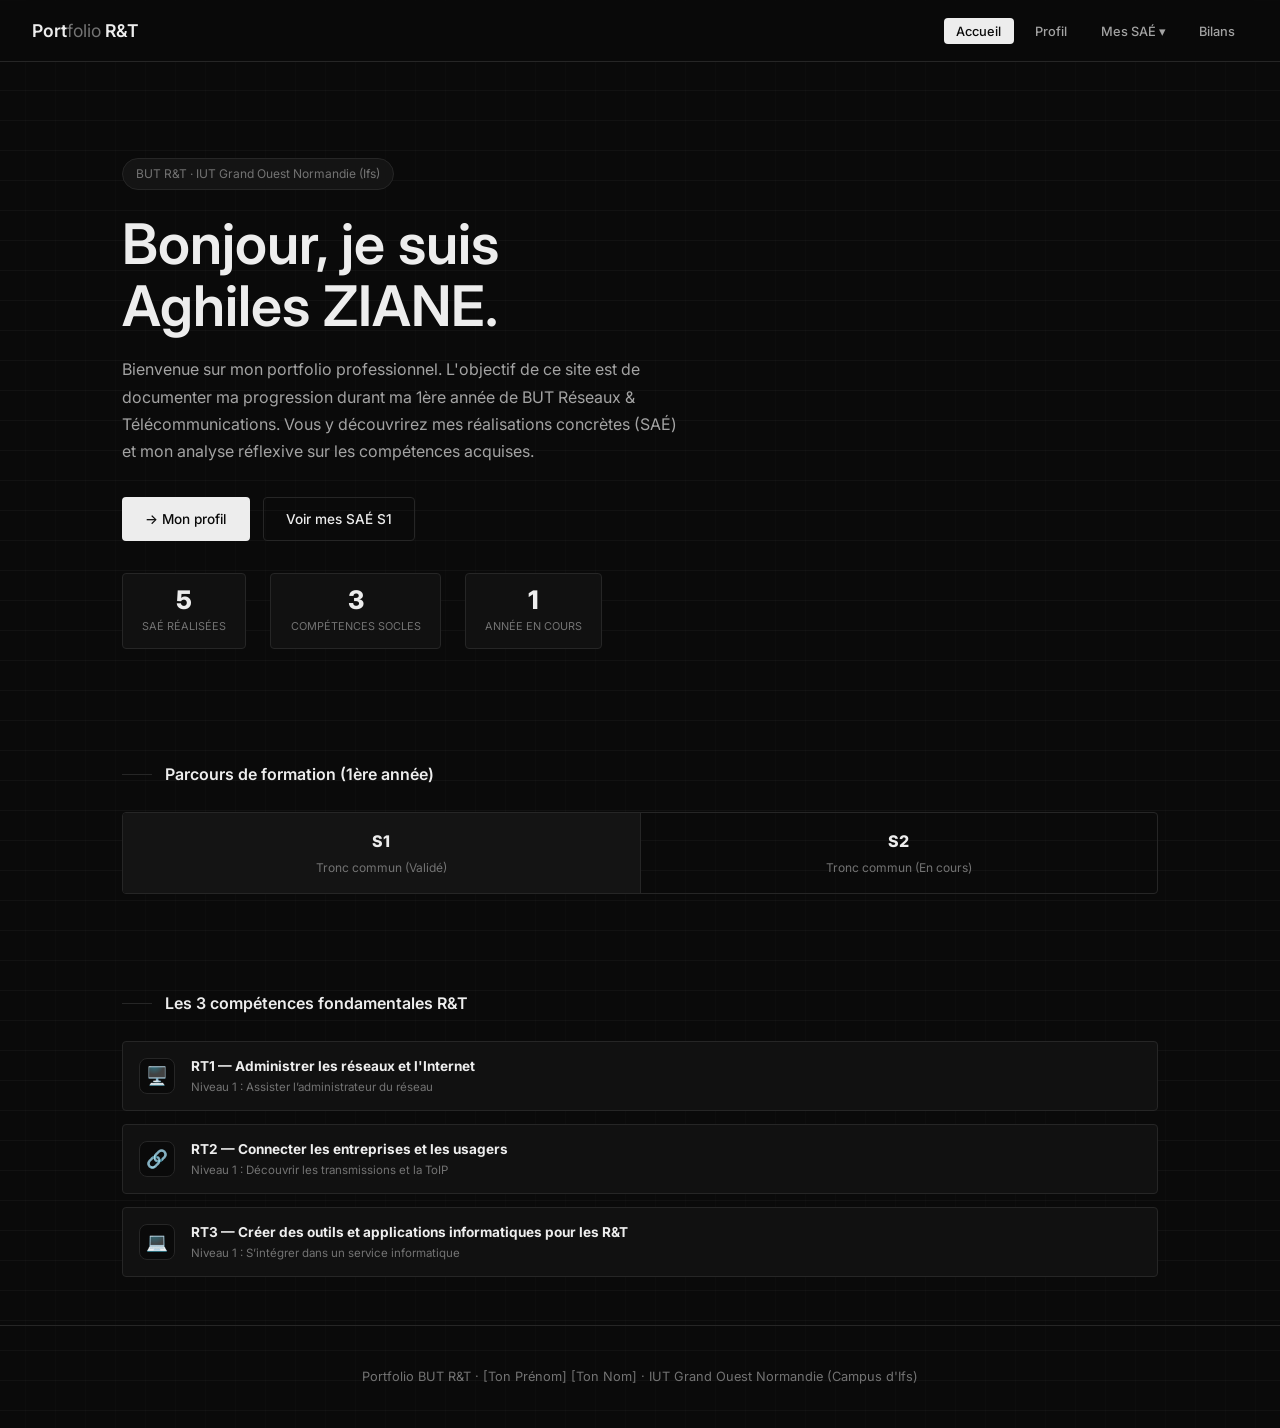
==== index.html @ 1bd2e9d6 "porfolio 1" ====
<!DOCTYPE html>
<html lang="fr">
<head>
  <meta charset="UTF-8">
  <meta name="viewport" content="width=device-width, initial-scale=1.0">
  <title>Portfolio BUT R&T — Accueil</title>
  <link rel="stylesheet" href="style.css">
  <style> 
    
    .hero-layout { display: grid; grid-template-columns: 1fr auto; gap: 3rem; align-items: center; }
    .stat-row { display: flex; gap: 1.5rem; margin-top: 2rem; flex-wrap: wrap; }
    .stat-item { background: var(--card); border: 1px solid var(--border); border-radius: var(--radius); padding: .8rem 1.2rem; text-align: center; min-width: 90px; }
    .stat-num { font-size: 1.6rem; font-weight: 800; color: var(--text); line-height: 1; }
    .stat-lbl { font-size: .68rem; color: var(--text-muted); text-transform: uppercase; margin-top: .25rem; }
    .comp-list { display: flex; flex-direction: column; gap: .8rem; }
    .comp-item { display: flex; align-items: center; gap: 1rem; padding: .8rem 1rem; border-radius: var(--radius); }
    .comp-icon { width: 36px; height: 36px; border-radius: 8px; display: flex; align-items: center; justify-content: center; font-size: 1.1rem; flex-shrink: 0; }
    .comp-name { font-size: .85rem; font-weight: 700; }
    .comp-sub { font-size: .72rem; color: var(--text-muted); }
    .timeline-strip { display: flex; border: 1px solid var(--border); border-radius: var(--radius); overflow: hidden; }
    .tl-item { flex: 1; padding: .9rem 1rem; text-align: center; border-right: 1px solid var(--border); font-size: .75rem; }
    .tl-item:last-child { border-right: none; }
    .tl-sem { font-weight: 800; color: var(--text); font-size: 1rem; }
    .tl-label { color: var(--text-muted); margin-top: .2rem; }
    .tl-item.active { background: var(--surface); }
  </style>
</head>
<body>

<nav>
  <a class="nav-logo" href="index.html">Port<span>folio</span> R&T</a>
  <ul>
    <li><a href="index.html" class="active">Accueil</a></li>
    <li><a href="presentation.html">Profil</a></li>
    <li class="dropdown">
      <a href="#" class="dropbtn">Mes SAÉ ▾</a>
      <div class="dropdown-content">
        <a href="sae-s1.html">SAÉ S1</a>
        <a href="#">SAÉ S2 (En cours)</a>
      </div>
    </li>
    <li><a href="bilan.html">Bilans</a></li>
  </ul>
</nav>

<div class="page">
  <div class="hero">
    <div class="hero-layout">
      <div class="fade-up">
        <span class="hero-tag">BUT R&T · IUT Grand Ouest Normandie (Ifs)</span>
        <h1>Bonjour, je suis<br><span>Aghiles ZIANE</span>.</h1>
        <p>
          Bienvenue sur mon portfolio professionnel. L'objectif de ce site est de documenter ma progression durant ma 1ère année de BUT Réseaux & Télécommunications. Vous y découvrirez mes réalisations concrètes (SAÉ) et mon analyse réflexive sur les compétences acquises.
        </p>
        <div style="display:flex; gap:.8rem; flex-wrap:wrap;">
          <a class="btn btn-primary" href="presentation.html">→ Mon profil</a>
          <a class="btn btn-outline" href="sae-s1.html">Voir mes SAÉ S1</a>
        </div>
        <div class="stat-row">
          <div class="stat-item fade-up delay-1"><div class="stat-num">5</div><div class="stat-lbl">SAÉ réalisées</div></div>
          <div class="stat-item fade-up delay-2"><div class="stat-num">3</div><div class="stat-lbl">Compétences socles</div></div>
          <div class="stat-item fade-up delay-3"><div class="stat-num">1</div><div class="stat-lbl">Année en cours</div></div>
        </div>
      </div>
    </div>
  </div>

  <div class="section">
    <div class="section-title">Parcours de formation (1ère année)</div>
    <div class="timeline-strip">
      <div class="tl-item active"><div class="tl-sem">S1</div><div class="tl-label">Tronc commun (Validé)</div></div>
      <div class="tl-item"><div class="tl-sem">S2</div><div class="tl-label">Tronc commun (En cours)</div></div>
    </div>
  </div>

  <div class="section">
    <div class="section-title">Les 3 compétences fondamentales R&T</div>
    <div class="comp-list">
      <div class="comp-item fade-up">
        <div class="comp-icon">🖥️</div>
        <div>
          <div class="comp-name">RT1 — Administrer les réseaux et l'Internet</div>
          <div class="comp-sub">Niveau 1 : Assister l’administrateur du réseau</div>
        </div>
      </div>
      <div class="comp-item fade-up delay-1">
        <div class="comp-icon">🔗</div>
        <div>
          <div class="comp-name">RT2 — Connecter les entreprises et les usagers</div>
          <div class="comp-sub">Niveau 1 : Découvrir les transmissions et la ToIP</div>
        </div>
      </div>
      <div class="comp-item fade-up delay-2">
        <div class="comp-icon">💻</div>
        <div>
          <div class="comp-name">RT3 — Créer des outils et applications informatiques pour les R&T</div>
          <div class="comp-sub">Niveau 1 : S’intégrer dans un service informatique</div>
        </div>
      </div>
    </div>
  </div>
</div>

<footer>
  <p>Portfolio BUT R&T · [Ton Prénom] [Ton Nom] · IUT Grand Ouest Normandie (Campus d'Ifs)</p>
</footer>
</body>
</html>
---- style.css ----
/* ===========================
   PORTFOLIO R&T — MINIMALIST THEME
   =========================== */
@import url('https://fonts.googleapis.com/css2?family=Inter:wght@300;400;500;600;700&display=swap');

:root {
  --bg:        #0a0a0a; 
  --surface:   #141414; 
  --card:      #111111; 
  --border:    #262626; 
  --accent:    #ffffff; 
  --accent2:   #d4d4d4; 
  --text:      #ededed; 
  --text-muted:#737373; 
  --text-dim:  #a3a3a3; 
  --radius:    4px;     
  --font-head: 'Inter', sans-serif;
  --font-mono: 'Inter', sans-serif; 
}

*, *::before, *::after { box-sizing: border-box; margin: 0; padding: 0; }
html { scroll-behavior: smooth; }
body {
  background-color: var(--bg);
  background-image: 
    linear-gradient(rgba(255, 255, 255, 0.03) 1px, transparent 1px),
    linear-gradient(90deg, rgba(255, 255, 255, 0.01) 1px, transparent 1px);
  background-size: 30px 30px; 
  background-position: center top;
  color: var(--text);
  font-family: var(--font-head);
  font-size: 15px;
  line-height: 1.7;
  min-height: 100vh;
  overflow-x: hidden;
}

::-webkit-scrollbar { width: 6px; }
::-webkit-scrollbar-track { background: var(--bg); }
::-webkit-scrollbar-thumb { background: var(--border); border-radius: 3px; }

nav {
  position: fixed; top: 0; left: 0; right: 0; z-index: 100;
  background: rgba(10, 10, 10, 0.85); backdrop-filter: blur(14px);
  border-bottom: 1px solid var(--border); padding: 0 2rem;
  display: flex; align-items: center; height: 62px; gap: 2rem;
}
.nav-logo { font-weight: 600; font-size: 1.1rem; color: var(--text); text-decoration: none; margin-right: auto; }
.nav-logo span { color: var(--text-muted); font-weight: 400; }
nav ul { list-style: none; display: flex; gap: .5rem; align-items: center; }
nav ul li a { text-decoration: none; color: var(--text-dim); font-size: .8rem; font-weight: 500; padding: .35rem .8rem; border-radius: var(--radius); transition: all .2s; }
nav ul li a:hover, nav ul li a.active { color: var(--bg); background: var(--text); }

.dropdown { position: relative; display: inline-block; }
.dropdown-content { display: none; position: absolute; background: var(--surface); min-width: 140px; border: 1px solid var(--border); border-radius: var(--radius); z-index: 100; top: 100%; left: 50%; transform: translateX(-50%); flex-direction: column; padding: 0.5rem 0; box-shadow: 0 4px 20px rgba(0,0,0,0.5); }
.dropdown-content a { padding: 0.6rem 1.2rem; display: block; text-align: center; color: var(--text-dim); }
.dropdown-content a:hover { background: var(--border); color: var(--text); }
.dropdown:hover .dropdown-content { display: flex; }

.page { padding-top: 62px; min-height: 100vh; }
.hero { position: relative; padding: 6rem 2rem 4rem; max-width: 1100px; margin: 0 auto; }
.hero-tag { display: inline-block; font-size: .75rem; color: var(--text-muted); border: 1px solid var(--border); background: var(--surface); padding: .3rem .8rem; border-radius: 20px; margin-bottom: 1.5rem; }
.hero h1 { font-weight: 600; font-size: clamp(2.2rem, 5vw, 3.5rem); line-height: 1.1; margin-bottom: 1.2rem; color: var(--text); }
.hero p { color: var(--text-dim); max-width: 560px; font-size: 1rem; margin-bottom: 2rem; }

.section { max-width: 1100px; margin: 0 auto; padding: 3rem 2rem; }
.section-title { font-size: 1rem; font-weight: 600; color: var(--text); margin-bottom: 1.5rem; display: flex; align-items: center; gap: .8rem; }
.section-title::before { content: ''; display: block; width: 30px; height: 1px; background: var(--border); }

.card { background: var(--card); border: 1px solid var(--border); border-radius: var(--radius); padding: 1.8rem; transition: all .25s; }
.card:hover { border-color: var(--text-muted); transform: translateY(-2px); }
.card-grid { display: grid; grid-template-columns: repeat(auto-fill, minmax(300px, 1fr)); gap: 1.5rem; }

.btn { display: inline-flex; align-items: center; gap: .5rem; padding: .6rem 1.4rem; border-radius: var(--radius); font-weight: 500; font-size: .85rem; cursor: pointer; text-decoration: none; border: 1px solid transparent; transition: all .2s; }
.btn-primary { background: var(--text); color: var(--bg); }
.btn-primary:hover { background: var(--accent2); }
.btn-outline { background: transparent; color: var(--text); border-color: var(--border); }
.btn-outline:hover { background: var(--surface); border-color: var(--text-muted); }

.sae-full, .info-block, .comp-item, .trace-box, .ac-item, .bilan-block { background: var(--card) !important; border: 1px solid var(--border) !important; }
.sem-header, .auto-eval, .synthesis-box, .comp-header { background: var(--surface) !important; border: 1px solid var(--border) !important; }
.sem-badge, .sae-num, .comp-icon { background: var(--bg) !important; color: var(--text) !important; border: 1px solid var(--border) !important; }
.sae-head:hover { background: var(--surface) !important; }
.section-block h4, .auto-eval h5, .ac-code { color: var(--text) !important; }

@keyframes fadeUp { from { opacity: 0; transform: translateY(15px); } to { opacity: 1; transform: translateY(0); } }
.fade-up { animation: fadeUp .5s ease both; }
.delay-1 { animation-delay: .1s; }
.delay-2 { animation-delay: .2s; }

@media (max-width: 768px) {
  nav ul { display: none; }
  .hero { padding: 4rem 1.2rem 2.5rem; }
  .section { padding: 2rem 1.2rem; }
  .card-grid { grid-template-columns: 1fr; }
}
footer { border-top: 1px solid var(--border); text-align: center; padding: 2.5rem; font-size: .8rem; color: var(--text-muted); }
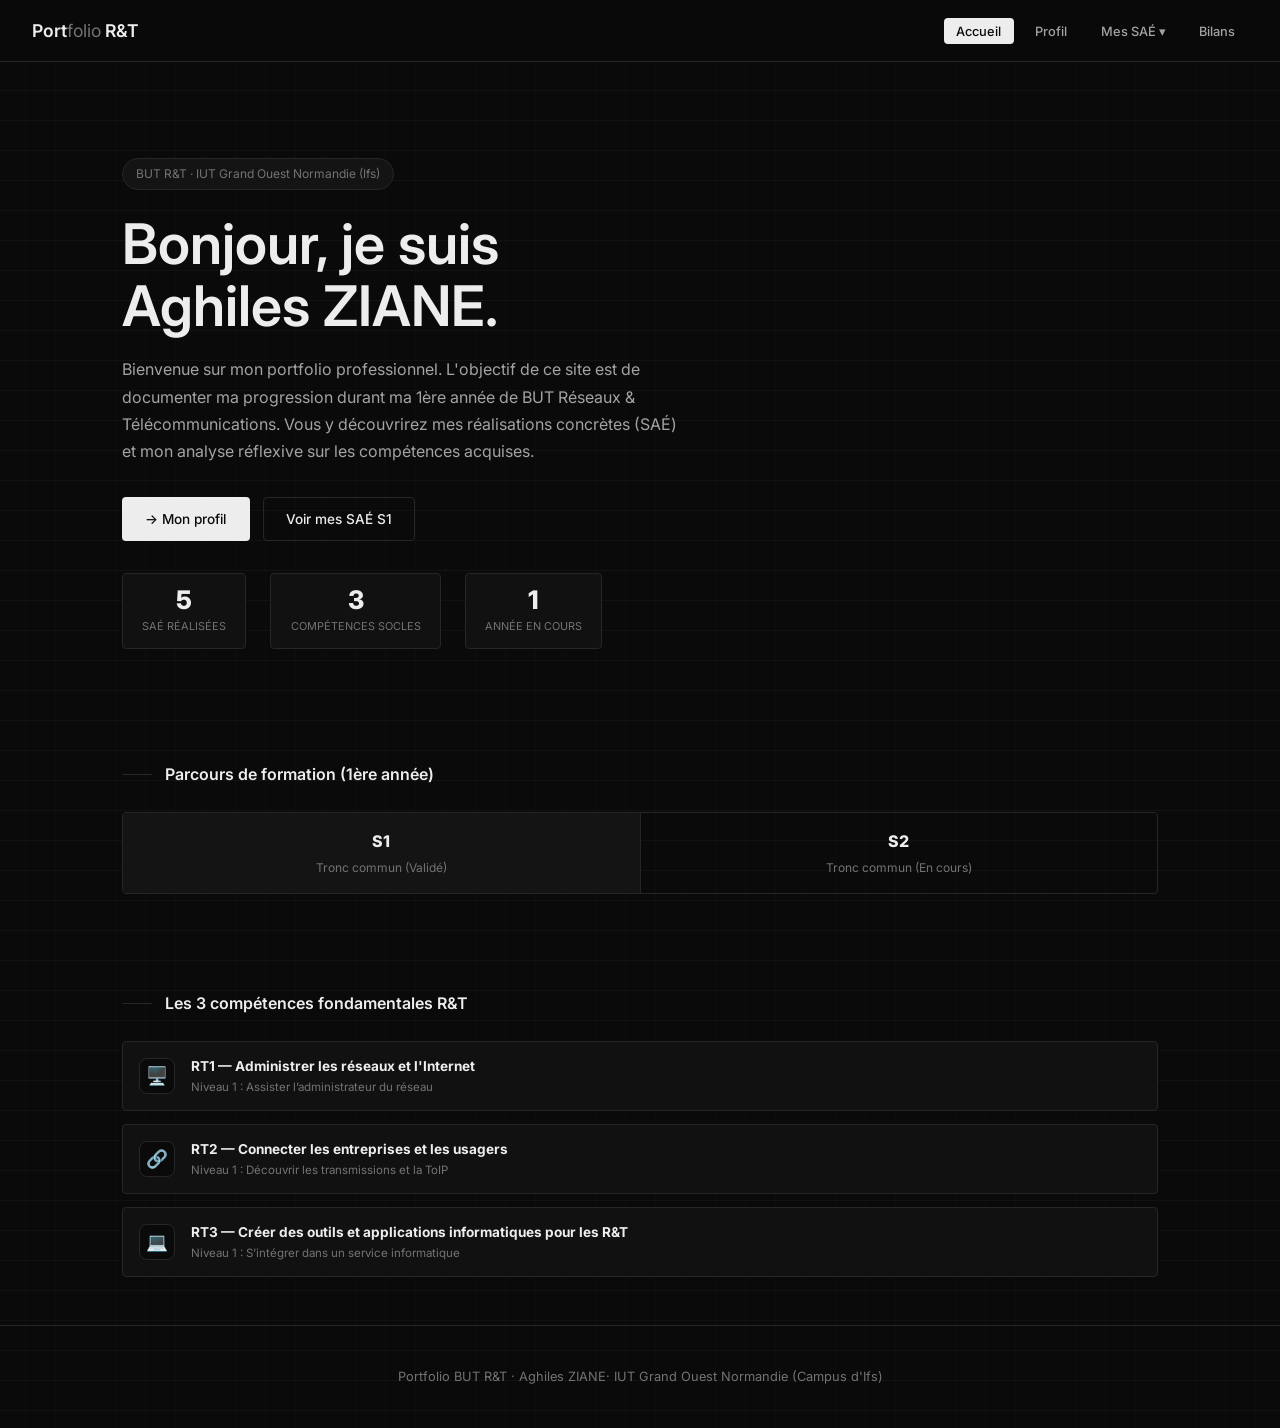
==== commit ef31c9b5: "Update footer with correct namei" ====
--- a/index.html
+++ b/index.html
@@ -102,7 +102,7 @@
 </div>
 
 <footer>
-  <p>Portfolio BUT R&T · [Ton Prénom] [Ton Nom] · IUT Grand Ouest Normandie (Campus d'Ifs)</p>
+  <p>Portfolio BUT R&T · Aghiles ZIANE· IUT Grand Ouest Normandie (Campus d'Ifs)</p>
 </footer>
 </body>
-</html>+</html>
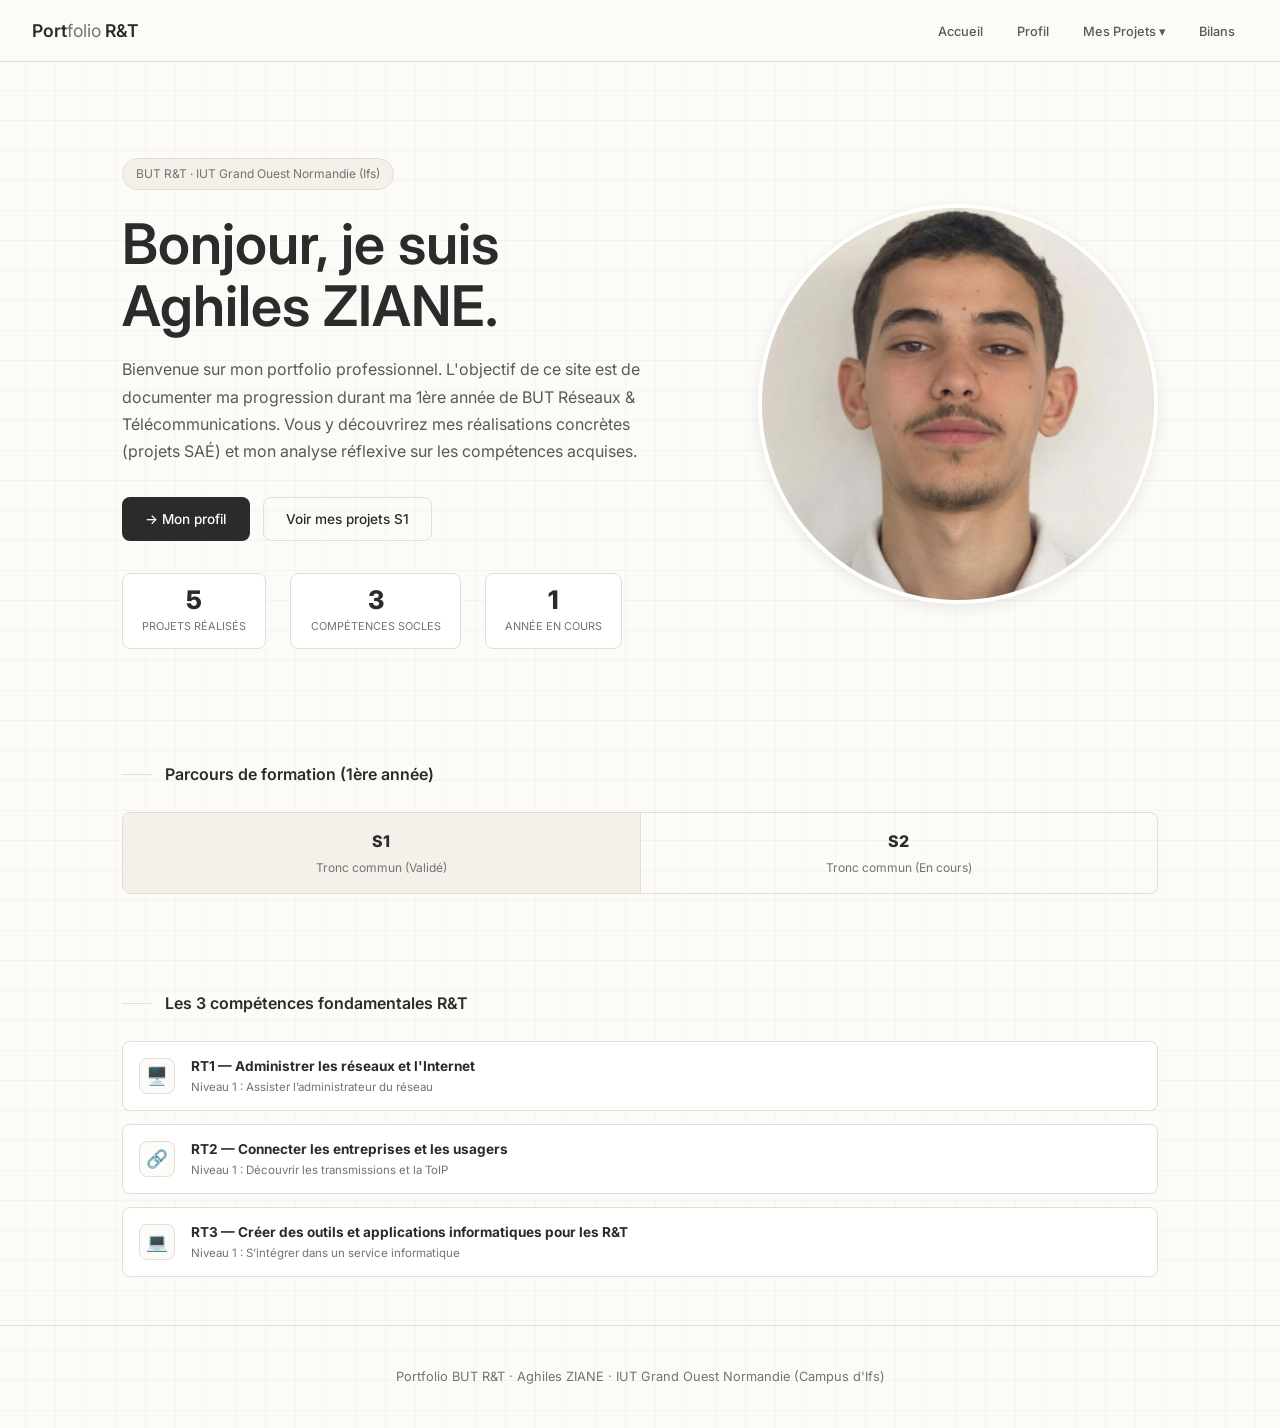
==== commit bb272e92: "commit drernier" ====
--- a/index.html
+++ b/index.html
@@ -6,7 +6,6 @@
   <title>Portfolio BUT R&T — Accueil</title>
   <link rel="stylesheet" href="style.css">
   <style> 
-    
     .hero-layout { display: grid; grid-template-columns: 1fr auto; gap: 3rem; align-items: center; }
     .stat-row { display: flex; gap: 1.5rem; margin-top: 2rem; flex-wrap: wrap; }
     .stat-item { background: var(--card); border: 1px solid var(--border); border-radius: var(--radius); padding: .8rem 1.2rem; text-align: center; min-width: 90px; }
@@ -23,6 +22,13 @@
     .tl-sem { font-weight: 800; color: var(--text); font-size: 1rem; }
     .tl-label { color: var(--text-muted); margin-top: .2rem; }
     .tl-item.active { background: var(--surface); }
+
+    /* Style spécifique pour agrandir la photo sur l'accueil tout en restant en cercle */
+    .photo-accueil {
+      width: 400px !important;
+      height: 400px !important;
+      border-radius: 50% !important;
+    }
   </style>
 </head>
 <body>
@@ -30,13 +36,16 @@
 <nav>
   <a class="nav-logo" href="index.html">Port<span>folio</span> R&T</a>
   <ul>
-    <li><a href="index.html" class="active">Accueil</a></li>
+    <li><a href="index.html">Accueil</a></li>
     <li><a href="presentation.html">Profil</a></li>
     <li class="dropdown">
-      <a href="#" class="dropbtn">Mes SAÉ ▾</a>
+      <a href="#" class="dropbtn">Mes Projets ▾</a>
       <div class="dropdown-content">
-        <a href="sae-s1.html">SAÉ S1</a>
-        <a href="#">SAÉ S2 (En cours)</a>
+        <a href="SAE1/sae101.html">Hygiène Informatique</a>
+        <a href="SAE1/sae102.html">Réseaux Informatiques</a>
+        <a href="SAE1/sae103.html">Dispositif de Transmission</a>
+        <a href="SAE1/sae104.html">Site Personnel</a>
+        <a href="SAE1/sae105.html">Traitement de Données</a>
       </div>
     </li>
     <li><a href="bilan.html">Bilans</a></li>
@@ -50,17 +59,21 @@
         <span class="hero-tag">BUT R&T · IUT Grand Ouest Normandie (Ifs)</span>
         <h1>Bonjour, je suis<br><span>Aghiles ZIANE</span>.</h1>
         <p>
-          Bienvenue sur mon portfolio professionnel. L'objectif de ce site est de documenter ma progression durant ma 1ère année de BUT Réseaux & Télécommunications. Vous y découvrirez mes réalisations concrètes (SAÉ) et mon analyse réflexive sur les compétences acquises.
+          Bienvenue sur mon portfolio professionnel. L'objectif de ce site est de documenter ma progression durant ma 1ère année de BUT Réseaux & Télécommunications. Vous y découvrirez mes réalisations concrètes (projets SAÉ) et mon analyse réflexive sur les compétences acquises.
         </p>
         <div style="display:flex; gap:.8rem; flex-wrap:wrap;">
           <a class="btn btn-primary" href="presentation.html">→ Mon profil</a>
-          <a class="btn btn-outline" href="sae-s1.html">Voir mes SAÉ S1</a>
+          <a class="btn btn-outline" href="sae-s1.html">Voir mes projets S1</a>
         </div>
         <div class="stat-row">
-          <div class="stat-item fade-up delay-1"><div class="stat-num">5</div><div class="stat-lbl">SAÉ réalisées</div></div>
+          <div class="stat-item fade-up delay-1"><div class="stat-num">5</div><div class="stat-lbl">Projets réalisés</div></div>
           <div class="stat-item fade-up delay-2"><div class="stat-num">3</div><div class="stat-lbl">Compétences socles</div></div>
           <div class="stat-item fade-up delay-3"><div class="stat-num">1</div><div class="stat-lbl">Année en cours</div></div>
         </div>
+      </div>
+      
+      <div class="photo-portrait photo-accueil fade-up delay-1">
+        <img src="ma_photo.jpg" alt="Aghiles ZIANE">
       </div>
     </div>
   </div>
@@ -102,7 +115,7 @@
 </div>
 
 <footer>
-  <p>Portfolio BUT R&T · Aghiles ZIANE· IUT Grand Ouest Normandie (Campus d'Ifs)</p>
+  <p>Portfolio BUT R&T · Aghiles ZIANE · IUT Grand Ouest Normandie (Campus d'Ifs)</p>
 </footer>
 </body>
-</html>
+</html>
--- a/style.css
+++ b/style.css
@@ -1,19 +1,19 @@
 /* ===========================
-   PORTFOLIO R&T — MINIMALIST THEME
+   PORTFOLIO R&T — THÈME BEIGE CLAIR
    =========================== */
 @import url('https://fonts.googleapis.com/css2?family=Inter:wght@300;400;500;600;700&display=swap');
 
 :root {
-  --bg:        #0a0a0a; 
-  --surface:   #141414; 
-  --card:      #111111; 
-  --border:    #262626; 
-  --accent:    #ffffff; 
-  --accent2:   #d4d4d4; 
-  --text:      #ededed; 
+  --bg:        #fcfbf8; /* Beige très clair (fond de page) */
+  --surface:   #f4f1ea; /* Beige clair (en-têtes, badges, éléments survolés) */
+  --card:      #ffffff; /* Blanc (cartes, blocs d'informations) */
+  --border:    #e2ded3; /* Gris-beige clair (bordures) */
+  --accent:    #1a1a1a; 
+  --accent2:   #404040; 
+  --text:      #2b2b2b; /* Texte foncé pour la lisibilité */
   --text-muted:#737373; 
-  --text-dim:  #a3a3a3; 
-  --radius:    4px;     
+  --text-dim:  #595959; 
+  --radius:    8px;     
   --font-head: 'Inter', sans-serif;
   --font-mono: 'Inter', sans-serif; 
 }
@@ -23,8 +23,8 @@
 body {
   background-color: var(--bg);
   background-image: 
-    linear-gradient(rgba(255, 255, 255, 0.03) 1px, transparent 1px),
-    linear-gradient(90deg, rgba(255, 255, 255, 0.01) 1px, transparent 1px);
+    linear-gradient(rgba(0, 0, 0, 0.03) 1px, transparent 1px),
+    linear-gradient(90deg, rgba(0, 0, 0, 0.02) 1px, transparent 1px);
   background-size: 30px 30px; 
   background-position: center top;
   color: var(--text);
@@ -41,7 +41,7 @@
 
 nav {
   position: fixed; top: 0; left: 0; right: 0; z-index: 100;
-  background: rgba(10, 10, 10, 0.85); backdrop-filter: blur(14px);
+  background: rgba(252, 251, 248, 0.85); backdrop-filter: blur(14px);
   border-bottom: 1px solid var(--border); padding: 0 2rem;
   display: flex; align-items: center; height: 62px; gap: 2rem;
 }
@@ -49,10 +49,10 @@
 .nav-logo span { color: var(--text-muted); font-weight: 400; }
 nav ul { list-style: none; display: flex; gap: .5rem; align-items: center; }
 nav ul li a { text-decoration: none; color: var(--text-dim); font-size: .8rem; font-weight: 500; padding: .35rem .8rem; border-radius: var(--radius); transition: all .2s; }
-nav ul li a:hover, nav ul li a.active { color: var(--bg); background: var(--text); }
+nav ul li a:hover, nav ul li a.active { color: var(--card); background: var(--text); } /* Inversé pour fond clair */
 
 .dropdown { position: relative; display: inline-block; }
-.dropdown-content { display: none; position: absolute; background: var(--surface); min-width: 140px; border: 1px solid var(--border); border-radius: var(--radius); z-index: 100; top: 100%; left: 50%; transform: translateX(-50%); flex-direction: column; padding: 0.5rem 0; box-shadow: 0 4px 20px rgba(0,0,0,0.5); }
+.dropdown-content { display: none; position: absolute; background: var(--surface); min-width: 140px; border: 1px solid var(--border); border-radius: var(--radius); z-index: 100; top: 100%; left: 50%; transform: translateX(-50%); flex-direction: column; padding: 0.5rem 0; box-shadow: 0 4px 20px rgba(0,0,0,0.08); }
 .dropdown-content a { padding: 0.6rem 1.2rem; display: block; text-align: center; color: var(--text-dim); }
 .dropdown-content a:hover { background: var(--border); color: var(--text); }
 .dropdown:hover .dropdown-content { display: flex; }
@@ -63,6 +63,24 @@
 .hero h1 { font-weight: 600; font-size: clamp(2.2rem, 5vw, 3.5rem); line-height: 1.1; margin-bottom: 1.2rem; color: var(--text); }
 .hero p { color: var(--text-dim); max-width: 560px; font-size: 1rem; margin-bottom: 2rem; }
 
+/* -- NOUVELLE CLASSE POUR LA PHOTO -- */
+.photo-portrait {
+  width: 160px;
+  height: 160px;
+  border-radius: 50%; /* Image circulaire */
+  border: 4px solid var(--card);
+  box-shadow: 0 4px 15px rgba(0,0,0,0.08); /* Ombre douce */
+  overflow: hidden;
+  flex-shrink: 0;
+  background: var(--surface);
+}
+.photo-portrait img {
+  width: 100%;
+  height: 100%;
+  object-fit: cover; /* Adapte la grande image 1792*2400 sans l'écraser */
+  object-position: center 20%; /* Centre l'image légèrement vers le haut (idéal pour les visages) */
+}
+
 .section { max-width: 1100px; margin: 0 auto; padding: 3rem 2rem; }
 .section-title { font-size: 1rem; font-weight: 600; color: var(--text); margin-bottom: 1.5rem; display: flex; align-items: center; gap: .8rem; }
 .section-title::before { content: ''; display: block; width: 30px; height: 1px; background: var(--border); }
@@ -72,7 +90,7 @@
 .card-grid { display: grid; grid-template-columns: repeat(auto-fill, minmax(300px, 1fr)); gap: 1.5rem; }
 
 .btn { display: inline-flex; align-items: center; gap: .5rem; padding: .6rem 1.4rem; border-radius: var(--radius); font-weight: 500; font-size: .85rem; cursor: pointer; text-decoration: none; border: 1px solid transparent; transition: all .2s; }
-.btn-primary { background: var(--text); color: var(--bg); }
+.btn-primary { background: var(--text); color: var(--card); }
 .btn-primary:hover { background: var(--accent2); }
 .btn-outline { background: transparent; color: var(--text); border-color: var(--border); }
 .btn-outline:hover { background: var(--surface); border-color: var(--text-muted); }
@@ -83,15 +101,88 @@
 .sae-head:hover { background: var(--surface) !important; }
 .section-block h4, .auto-eval h5, .ac-code { color: var(--text) !important; }
 
+/* === Tableau réflexif (Autoévaluation) === */
+.reflexion-table {
+  width: 100%;
+  border-collapse: collapse;
+  margin-bottom: 0;
+  font-size: .85rem;
+  background: var(--card);
+  border-radius: 8px;
+  overflow: hidden;
+}
+.reflexion-table th, .reflexion-table td {
+  padding: .9rem 1.1rem;
+  border: 1px solid var(--border);
+  text-align: left;
+  vertical-align: top;
+  color: var(--text-dim);
+  line-height: 1.75;
+}
+.reflexion-table th {
+  background: var(--bg);
+  color: var(--text);
+  font-weight: 600;
+  font-size: .78rem;
+  text-transform: uppercase;
+  letter-spacing: .06em;
+  width: 50%;
+}
+.difficulties-block {
+  margin-top: 1.2rem;
+  padding: 1rem 1.2rem;
+  background: var(--surface);
+  border: 1px solid var(--border);
+  border-left: 3px solid var(--text-muted);
+  border-radius: 6px;
+}
+.difficulties-block h5 {
+  font-size: .78rem;
+  text-transform: uppercase;
+  letter-spacing: .08em;
+  color: var(--text);
+  margin-bottom: .6rem;
+  font-weight: 600;
+}
+.difficulties-block ul { padding-left: 1.2rem; }
+.difficulties-block li { font-size: .85rem; color: var(--text-dim); line-height: 1.8; }
+
+.learnings-block {
+  margin-top: 1.2rem;
+  padding-top: 1rem;
+  border-top: 1px solid var(--border);
+}
+.learnings-block h5 {
+  font-size: .78rem;
+  text-transform: uppercase;
+  letter-spacing: .08em;
+  color: var(--text);
+  margin-bottom: .6rem;
+  font-weight: 600;
+}
+.learnings-block p {
+  color: var(--text-dim);
+  font-size: .86rem;
+  line-height: 1.8;
+}
+@media(max-width:600px){
+  .reflexion-table, .reflexion-table thead, .reflexion-table tbody,
+  .reflexion-table th, .reflexion-table td, .reflexion-table tr { display: block; width: 100%; }
+  .reflexion-table th { background: var(--bg); }
+}
+
 @keyframes fadeUp { from { opacity: 0; transform: translateY(15px); } to { opacity: 1; transform: translateY(0); } }
 .fade-up { animation: fadeUp .5s ease both; }
 .delay-1 { animation-delay: .1s; }
 .delay-2 { animation-delay: .2s; }
+.delay-3 { animation-delay: .3s; }
 
 @media (max-width: 768px) {
   nav ul { display: none; }
   .hero { padding: 4rem 1.2rem 2.5rem; }
   .section { padding: 2rem 1.2rem; }
   .card-grid { grid-template-columns: 1fr; }
+  .hero-layout { grid-template-columns: 1fr !important; text-align: center; }
+  .photo-portrait { margin: 0 auto; }
 }
-footer { border-top: 1px solid var(--border); text-align: center; padding: 2.5rem; font-size: .8rem; color: var(--text-muted); }
+footer { border-top: 1px solid var(--border); text-align: center; padding: 2.5rem; font-size: .8rem; color: var(--text-muted); }
